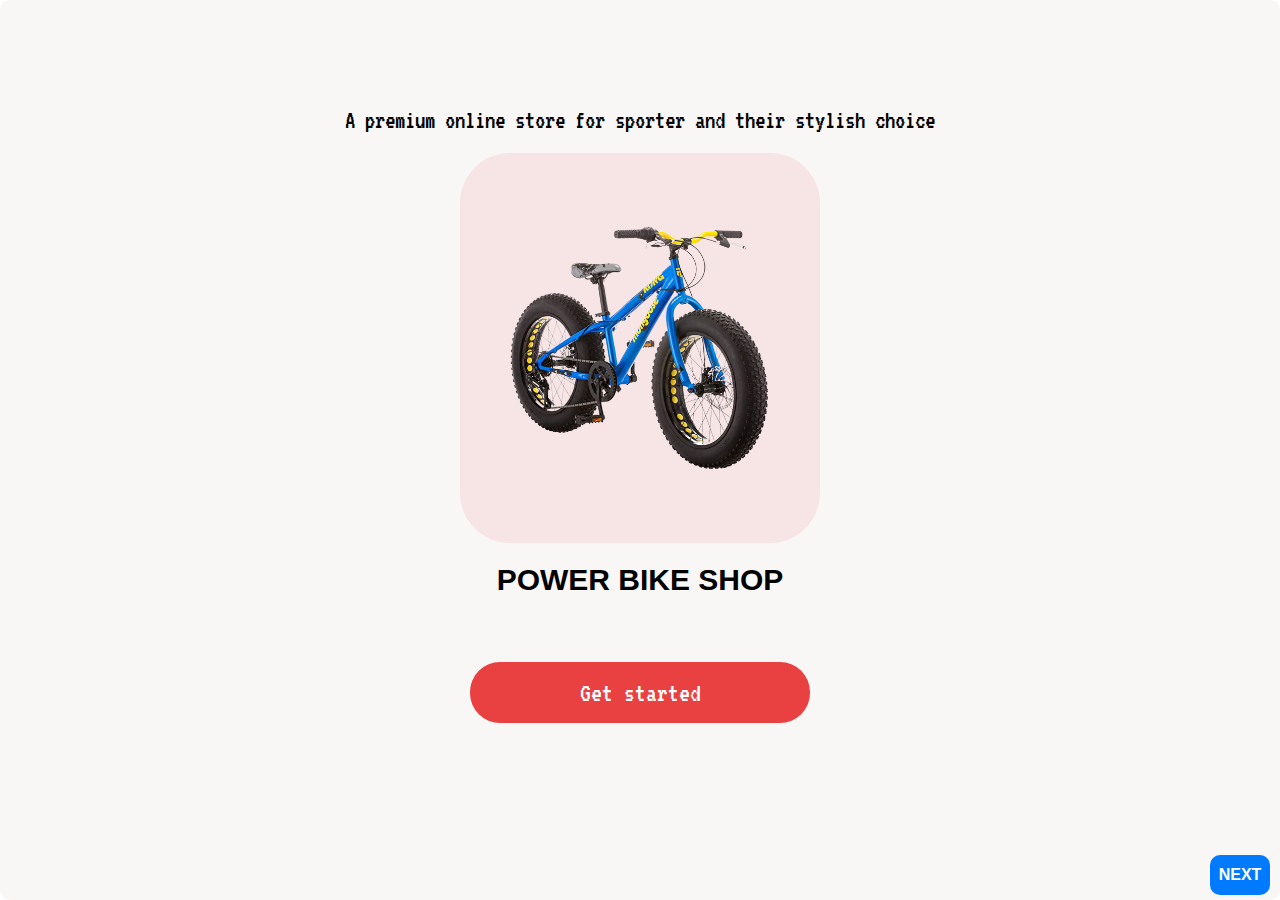
==== index.html @ a73f430c "index" ====
<!DOCTYPE html>
<html lang="en">
<head>
    <meta charset="UTF-8">
    <meta name="viewport" content="width=device-width, initial-scale=1.0">
    <title>Trang 1</title>
    <link rel="stylesheet" href="style.css">
    <link rel="stylesheet" href="https://cdnjs.cloudflare.com/ajax/libs/font-awesome/6.0.0-beta3/css/all.min.css">
    <link rel="stylesheet" href="https://fonts.googleapis.com/css2?family=VT323&display=swap">
</head>
<body>
    <div class="selection">
        <div class="container">
            <a href="../index2.html" class="change-button">NEXT</a>
            <div class="item">
                <p class="content">
                    A premium online store for sporter and their stylish choice
                </p>
                <div class="image-container">
                    <img src="bluecycle.png" alt="Blue Cycle">
                </div>
                <h2 class="title">
                    POWER BIKE SHOP
                </h2>
                <div class="button-group">
                    <div class="click-button">Get started</div>
                </div>
            </div>
        </div>
    </div>
</body>
</html>
---- style.css ----
* {
    box-sizing: border-box;
    margin: 0;
    padding: 0;
}

html, body {
    height: 100%;
    margin: 0;
    display: flex;
    justify-content: center;
    align-items: center;
    border-radius: 10px;
}

.container {
    background-color: #F9F7F6;
    font-family: "Be Vietnam Pro", sans-serif;
    text-align: center;
    width: 100vw;
    height: 100vh;
    display: flex;
    flex-direction: column;
    justify-content: center;
    align-items: center;
    position: relative;
    max-width: 100%; 
    max-height: 100%; 
    gap: 20px;
    border-radius: 10px;
}

.item {
    justify-content: center;
    align-items: center;
    display: flex;
    flex-direction: column;
    padding-top: 10px;
}

.content {
    font-family: VT323, monospace;
    font-size: 26px;
    font-weight: 400;
    text-align: center;
    color: black;
    margin-top: -20px; 
    margin-bottom: 20px;  
}

.image-container {
    border-radius: 50px;
    width: 360px;
    height: 390px;
    border: none;
    justify-content: center;
    align-items: center;
    background-color: rgba(233, 65, 65, 0.1);
    padding: 50px;
    box-sizing: border-box;
    left: 5px;
    margin-bottom: 20px;
}

.image-container img {
    width: 100%;
    height: 100%;
    object-fit: contain;
}

.title {
    font-size: 30px;
    font-weight: 700;
    text-align: center;
    margin-top: 0;
    margin-bottom: 65px;
    color: black;
}

.button-group {
    display: flex;
    justify-content: center;
    align-items: center;
    width: 100%;
    margin-bottom: 0;
}

.click-button {
    font-weight: 400;
    border-radius: 30px;
    font-size: 27px;
    font-family: VT323, monospace;
    display: flex;
    justify-content: center;
    align-items: center;
    color: white;
    border: none;
    cursor: pointer;
    width: 340px;
    height: 61px;
    margin-bottom: 60px;
    background-color: #E94141
}
.change-button {
    display: inline-flex;
    position: fixed;
    margin-top: 20px;
    bottom: 5px;
    right: 10px;
    width: 60px;
    height: 40px;
    align-items: center;
    justify-content: center;
    text-align: center;
    background-color: #007bff;
    color: white;
    text-decoration: none;
    border-radius: 10px;
    font-weight: bold;
    position: absolute;

}
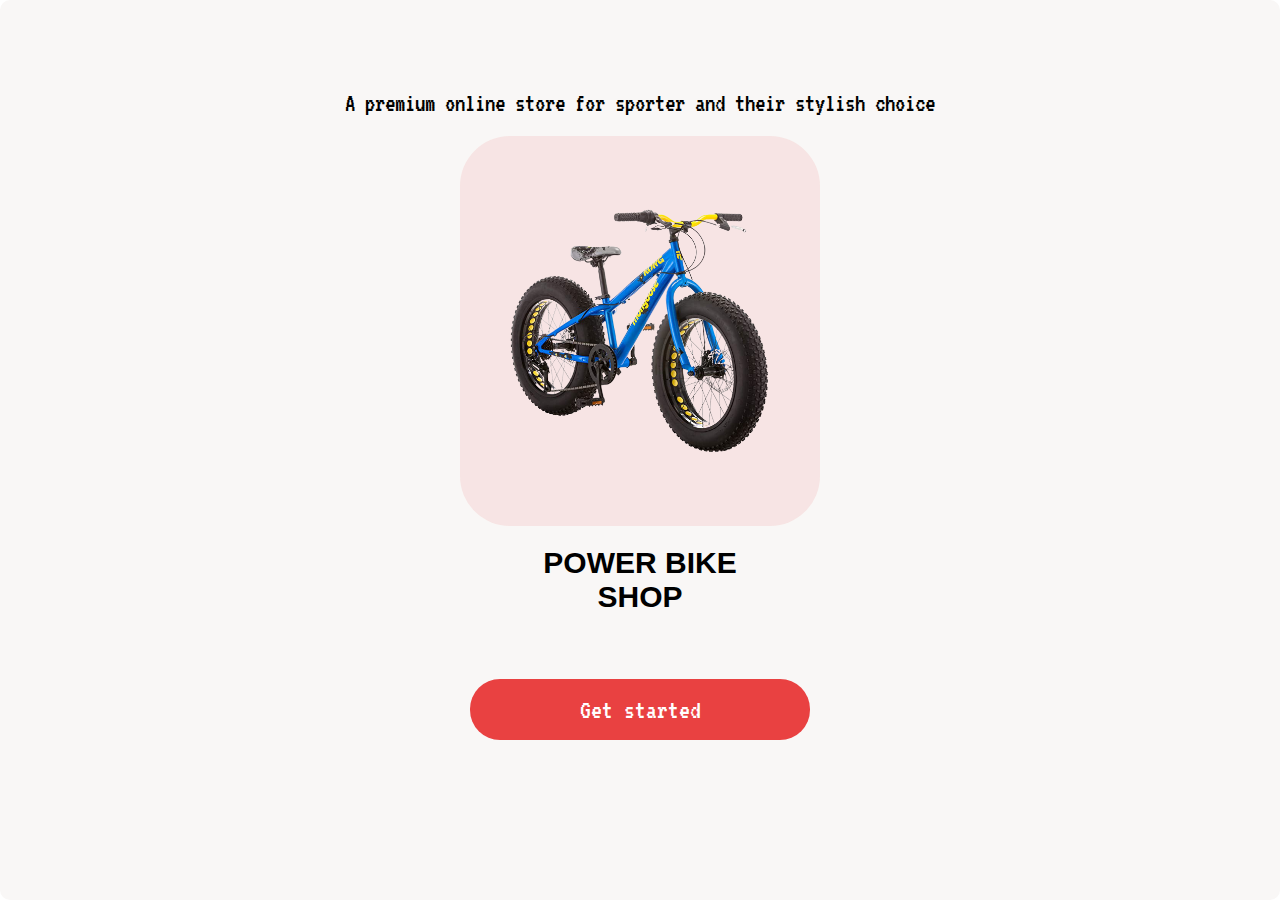
==== commit 809fdba5: "index" ====
--- a/index.html
+++ b/index.html
@@ -11,7 +11,6 @@
 <body>
     <div class="selection">
         <div class="container">
-            <a href="../index2.html" class="change-button">NEXT</a>
             <div class="item">
                 <p class="content">
                     A premium online store for sporter and their stylish choice
@@ -20,10 +19,10 @@
                     <img src="bluecycle.png" alt="Blue Cycle">
                 </div>
                 <h2 class="title">
-                    POWER BIKE SHOP
+                    POWER BIKE<br>SHOP
                 </h2>
                 <div class="button-group">
-                    <div class="click-button">Get started</div>
+                    <a href="index2.html" class="click-button">Get started</a>
                 </div>
             </div>
         </div>
--- a/style.css
+++ b/style.css
@@ -90,6 +90,7 @@
     border-radius: 30px;
     font-size: 27px;
     font-family: VT323, monospace;
+    text-decoration: none; 
     display: flex;
     justify-content: center;
     align-items: center;
@@ -100,23 +101,4 @@
     height: 61px;
     margin-bottom: 60px;
     background-color: #E94141
-}
-.change-button {
-    display: inline-flex;
-    position: fixed;
-    margin-top: 20px;
-    bottom: 5px;
-    right: 10px;
-    width: 60px;
-    height: 40px;
-    align-items: center;
-    justify-content: center;
-    text-align: center;
-    background-color: #007bff;
-    color: white;
-    text-decoration: none;
-    border-radius: 10px;
-    font-weight: bold;
-    position: absolute;
-
 }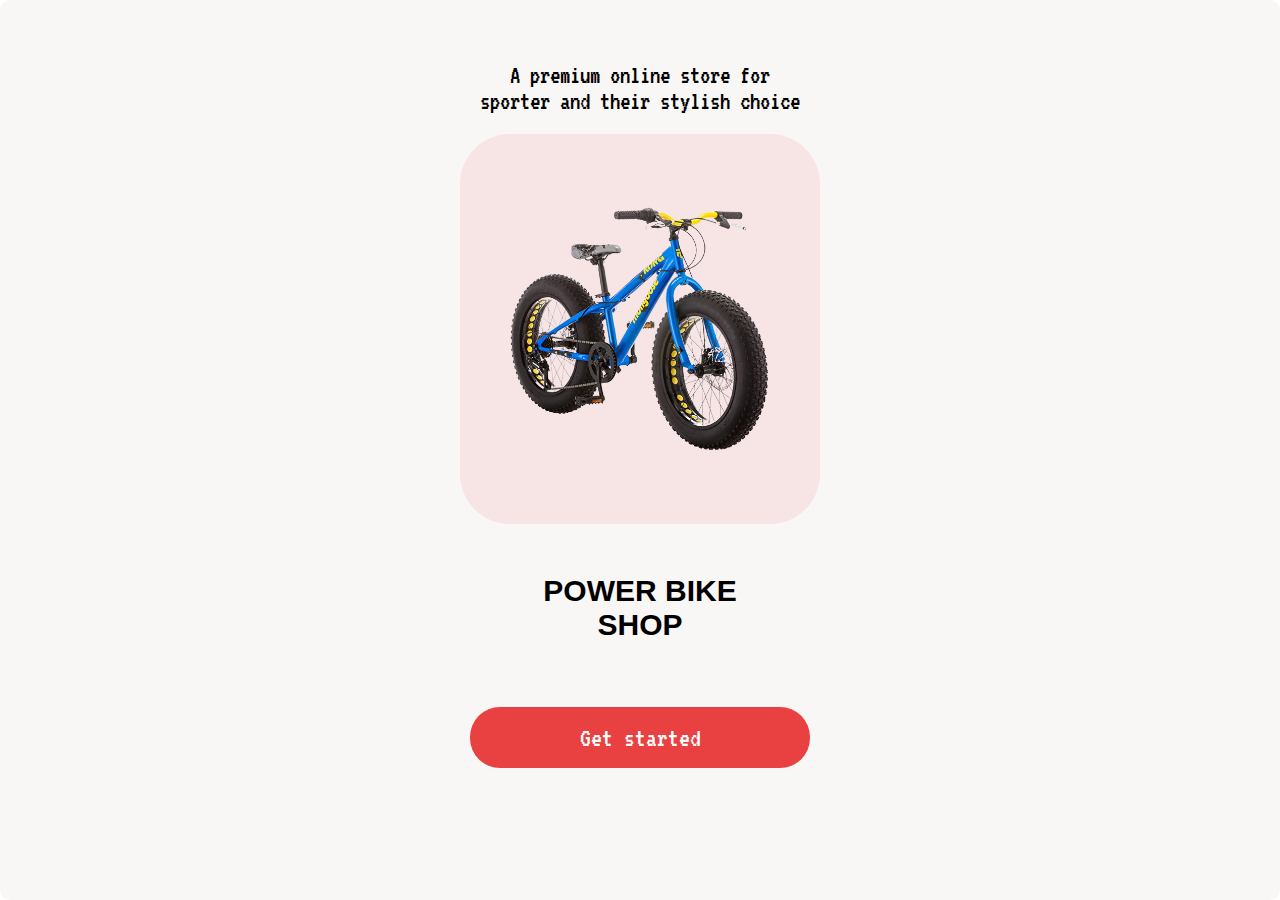
==== commit 3fe30350: "index" ====
--- a/index.html
+++ b/index.html
@@ -13,7 +13,7 @@
         <div class="container">
             <div class="item">
                 <p class="content">
-                    A premium online store for sporter and their stylish choice
+                    A premium online store for<br>sporter and their stylish choice
                 </p>
                 <div class="image-container">
                     <img src="bluecycle.png" alt="Blue Cycle">
--- a/style.css
+++ b/style.css
@@ -72,7 +72,7 @@
     font-size: 30px;
     font-weight: 700;
     text-align: center;
-    margin-top: 0;
+    margin-top: 30px;
     margin-bottom: 65px;
     color: black;
 }
